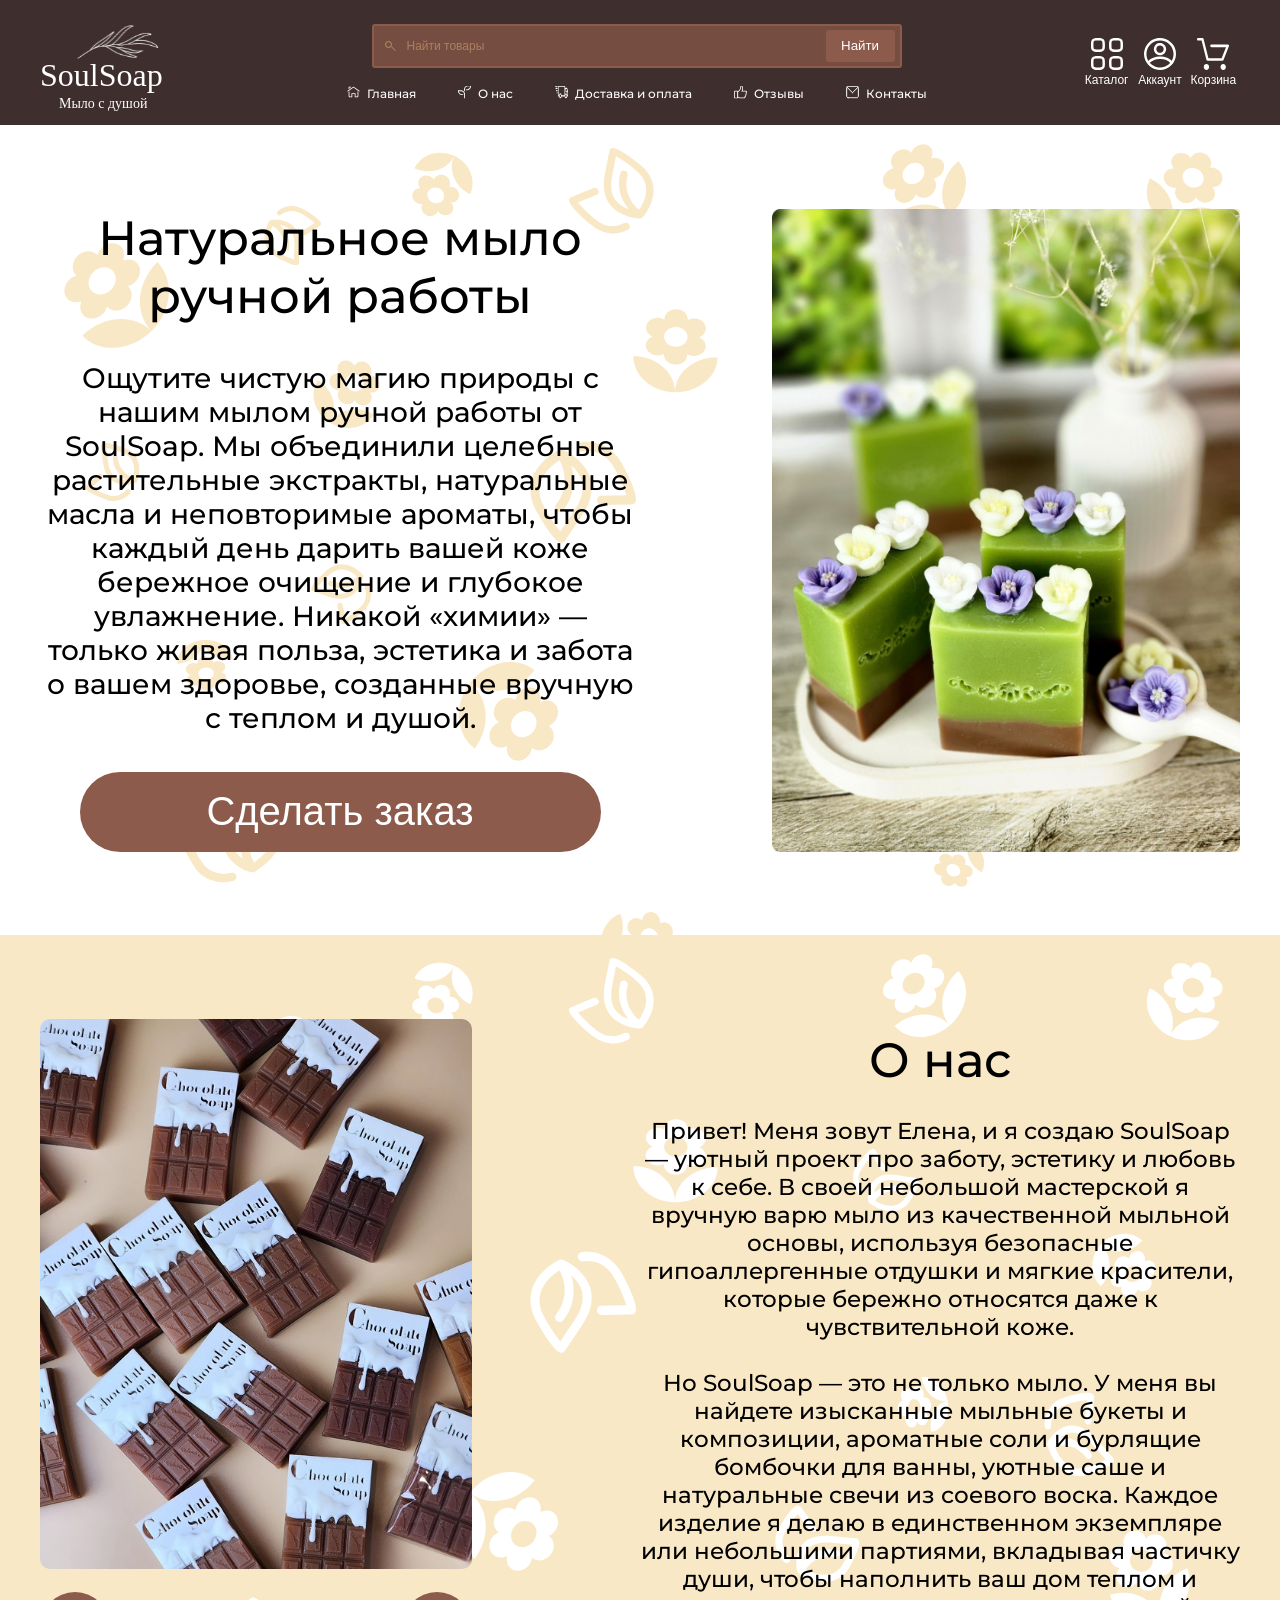
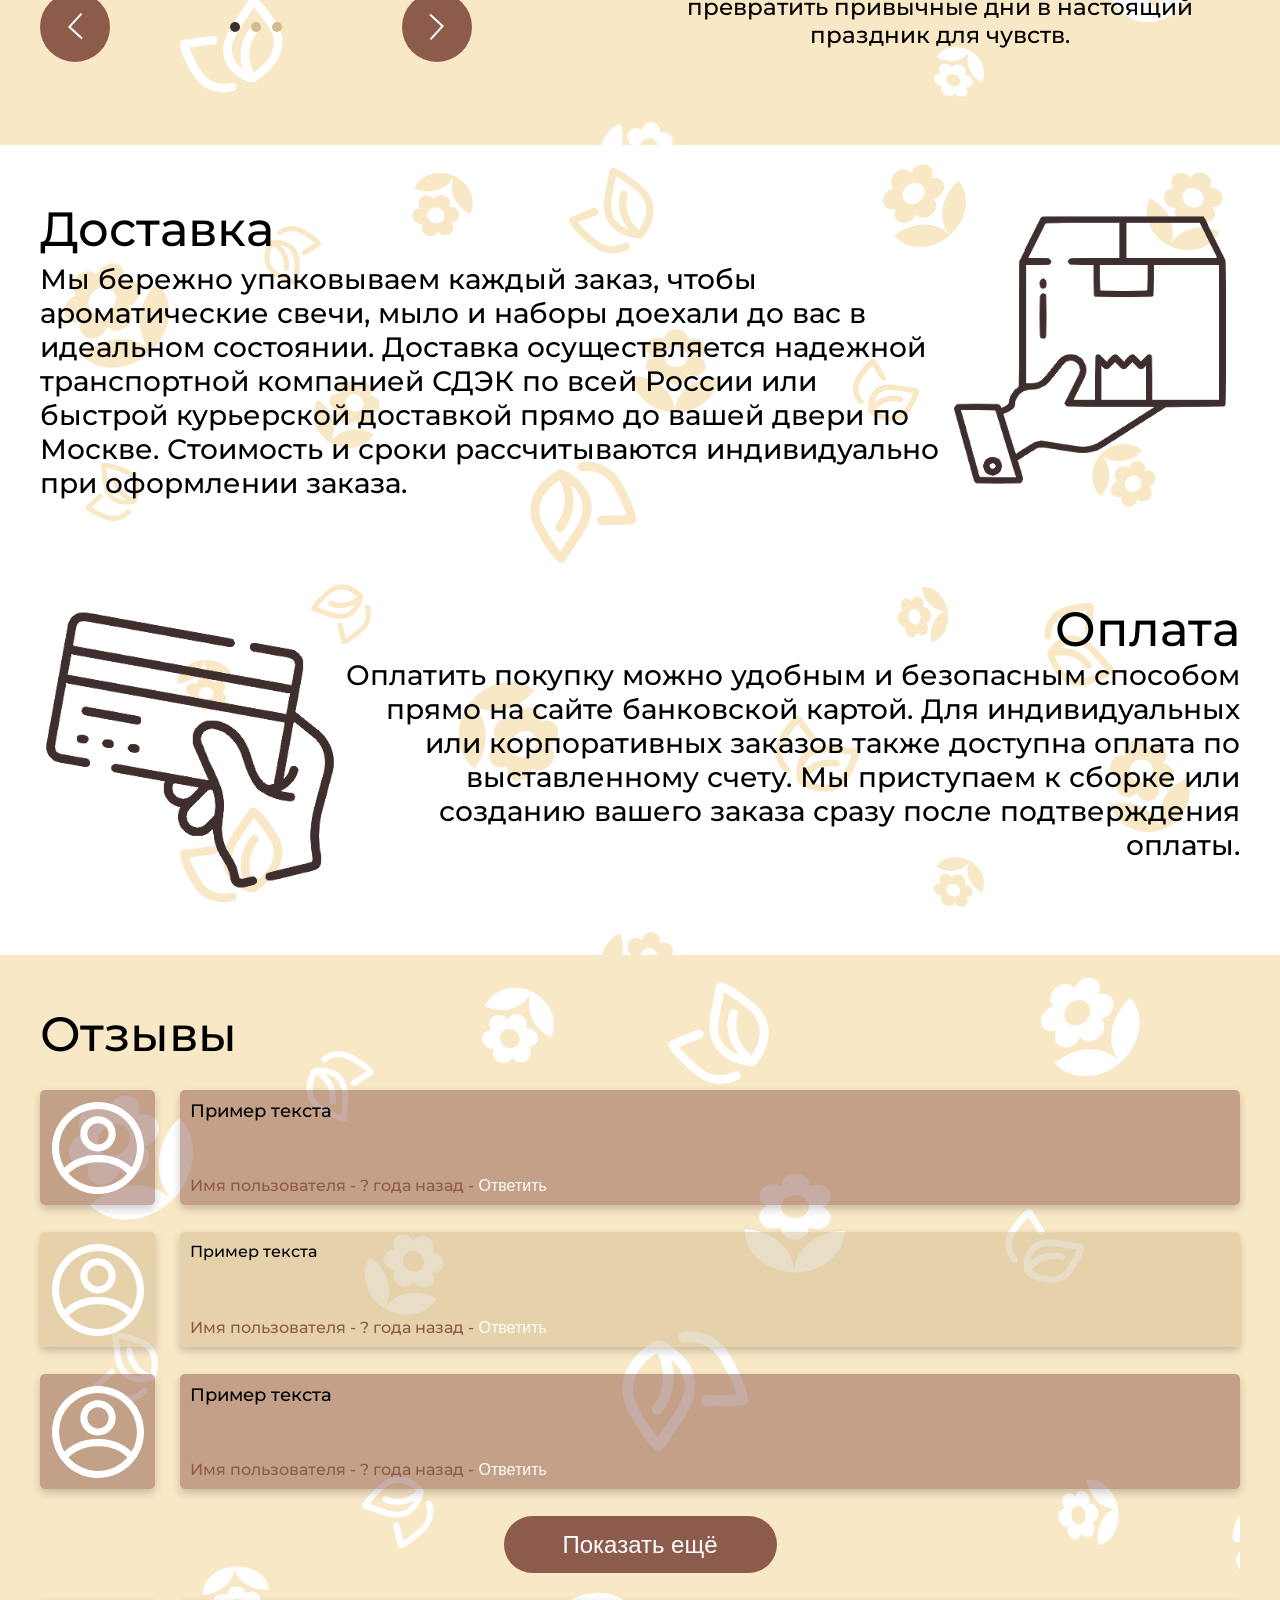
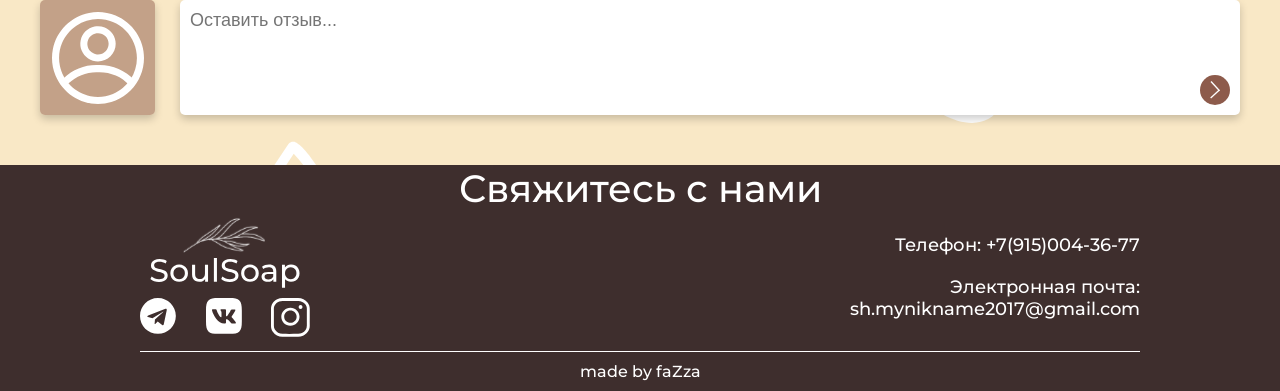
==== index.html @ f2f8edec "Footer and social media links added." ====
<!DOCTYPE html>
<html lang="en, ru">
<head>
	<meta charset="UTF-8">
	<meta name="viewport" content="width=device-width, inintial-scale=1.0">
	<title>SoulSoap</title>
	<link rel="stylesheet" href="main.css">
</head>

<body>
	<div class="wrap-header">
		<header class="container">
		
			<a class="logo" href="#">
				<img src="Main_images/logo.svg" alt="">
			</a>

			<div class="header-center">

				<form class="search">
					<img class="input-img" src="Main_images/search.svg" alt="">
					<input class="search-input" type="text" placeholder="Найти товары">
					<button class="search-btn" type="submit">Найти</button>
				</form>

	
				<nav>
					<ul>
						<li class="main"><a href="#main">Главная</a></li>
						<li class="about"><a href="#about_us">О нас</a></li>
						<li class="delivery"><a href="#delivery">Доставка и оплата</a></li>
						<li class="comments"><a href="#reviews">Отзывы</a></li>
						<li class="contacts"><a href="#contacts">Контакты</a></li>
					</ul>
				</nav>

			</div>

			<div class="button-group">
				<button class="catalogue">
					<img src="Main_images/catalogue.svg" alt="">
					<span>Каталог</span>
				</button>

				<button class="account">
					<img src="Main_images/account.svg" alt="">
					<span>Аккаунт</span>
				</button>

				<button class="cart">
					<img src="Main_images/cart.svg" alt="">
					<span>Корзина</span>
				</button>
			</div>

		</header>

	</div>

	<div class="white-container" id="main">

		<div class="hero-info">

			<h1>Натуральное мыло ручной работы</h1>

			<p>Ощутите чистую магию природы с нашим мылом 
			ручной работы от SoulSoap. Мы объединили целебные 
			растительные экстракты, натуральные масла и 
			неповторимые ароматы, чтобы каждый день дарить 
			вашей коже бережное очищение и глубокое увлажнение. 
			Никакой «химии» — только живая польза, эстетика и 
			забота о вашем здоровье, созданные вручную с теплом и душой.</p>
	
			<button>Сделать заказ</button>

		</div>

		<img src="Main_images/hero_image.jpg" alt="">
	</div>

	<div class="beige-container" id="about_us">

		<div class="about-us">
	
			<div class="about-us-carousel">
				<div class="about-us-images">
					<img src="Main_images/about-us.jpg" alt="" class="active">
					<img src="Main_images/about-us2.jpg" alt="">
					<img src="Main_images/about-us3.jpg" alt="">
				</div>

				<div class="controlers">			
					
					<button class="first-about-btn"></button>
			
					<div class="circle-container">
					
						<div class="circle active"></div>
						<div class="circle"></div>
						<div class="circle"></div>

					</div>

					<button Class="second-about-btn"></button>
				</div>
			</div>
		
			<div class="about-us-info">
		
				<h1>О нас</h1>

				<p><br>Привет! Меня зовут Елена, и я создаю SoulSoap 
				— уютный проект про заботу, эстетику и любовь к себе. 
				В своей небольшой мастерской я вручную варю мыло 
				из качественной мыльной основы, используя безопасные 
				гипоаллергенные отдушки и мягкие красители, которые 
				бережно относятся даже к чувствительной коже.
				<br>
				<br>
        			Но SoulSoap — это не только мыло. У меня вы найдете 
				изысканные мыльные букеты и композиции, ароматные 
				соли и бурлящие бомбочки для ванны, уютные саше и 
				натуральные свечи из соевого воска. Каждое изделие я 
				делаю в единственном экземпляре или небольшими партиями, 
				вкладывая частичку души, чтобы наполнить ваш дом 
				теплом и превратить привычные дни в настоящий праздник
				для чувств.</p>

			</div>
		</div>

	</div>

	<div class="white-container" id="delivery">
		<div class="delivery_payment">

			<div class="delivery-container">

				<div class="delivery-info">
					<h1>Доставка</h1>

					<p>Мы бережно упаковываем каждый заказ, чтобы 
					ароматические свечи, мыло и наборы доехали до 
					вас в идеальном состоянии. Доставка осуществляется 
					надежной транспортной компанией СДЭК по всей России 
					или быстрой курьерской доставкой прямо до вашей 
					двери по Москве. Стоимость и сроки рассчитываются 
					индивидуально при оформлении заказа.</p>
				</div>

				<img src="Main_images/delivery_image.png" alt="">
			</div>

			<div class="payment-container">
				
				<img src="Main_images/payment_image.png">

				<div class="payment-info">

					<h1>Оплата</h1>

					<p>Оплатить покупку можно удобным и безопасным способом 
					прямо на сайте банковской картой. Для индивидуальных 
					или корпоративных заказов также доступна оплата по 
					выставленному счету. Мы приступаем к сборке или созданию 
					вашего заказа сразу после подтверждения оплаты.</p>
				
				</div>

			</div>
		</div>
	</div>

	<div class="beige-container" id="reviews">

		<div class="reviews-container">
			
			<h1>Отзывы</h1>

			<div class="review">

				<div class="review-ava"></div>
				<div class="review-text-cont">
					<p>Пример текста</p>
					<div class="review-info">
						<p>Имя пользователя - ? года назад - </p>
						<button>&nbsp;Ответить</button>
					</div>
				</div>

			</div>

			<div class="review-beige">

				<div class="review-ava"></div>
				<div class="review-text-cont">
					<p>Пример текста</p>	
					<div class="review-info">
						<p>Имя пользователя - ? года назад - </p>
						<button>&nbsp;Ответить</button>
					</div>
				</div>

			</div>

			<div class="review">
				
				<div class="review-ava"></div>
				<div class="review-text-cont">
					<p>Пример текста</p>	
					<div class="review-info">
						<p>Имя пользователя - ? года назад - </p>
						<button>&nbsp;Ответить</button>
					</div>
				</div>
			</div>

			<button class="show-review">Показать ещё</button> 

			<div class="user-review">
				<div class="review-ava"></div>
				<div class="review-text-cont">
					<input class="review-input" type="text" placeholder="Оставить отзыв...">
					<button></button>
				</div>
			</div>

		</div>
	</div>

	<div class="footer" id="contacts">
		
		<div class="contacts-container">
			
			<h1>Свяжитесь с нами</h1>

			<div class="cont-wrap">

				<div class="left-side">
					<img src="Main_images/footer_logo.svg" alt="" class="footer-logo">
					<div class="contact-ico">
						<a href="https://t.me/Soul_SoapElena">
							<img src="Main_images/telegram.svg" alt="">
						</a>
						<a href="https://vk.ru/vk.soulsoap">
							<img src="Main_images/vk.svg" alt="">
						</a>
						<a href=""><img src="Main_images/inst.svg" alt=""></a>
					</div>
				</div>

				<div class="right-side">
					<p>Телефон: +7(915)004-36-77</p>

					<p>Электронная почта:<br>
					sh.mynikname2017@gmail.com</p>
				</div>
			</div>

			<div class="decoration"></div>
			<a href="https://github.com/faZza1402/SoulSoap" class="fazza">made by faZza</a>

		</div>
	
	</div>

</body>

</html>
---- main.css ----
@import url('https://fonts.googleapis.com/css2?family=Montserrat:ital,wght@0,100..900;1,100..900&display=swap');

*{
	margin: 0;
	padding: 0;
}

body {
	font-family: 'Montserrat', sans-serif;
	font-weight: 500;
}

a {
	text-decoration: none;
}

img {
	max-width: 100%;
}

.wrap-header{
	position: sticky;
	top: 0;
	z-index: 1000;
	width: 100%;
	height: 125px;
	display: flex;
	align-items: center;
	justify-content: center;
	background-color: #3E2E2D;
}

.container{
	display: flex;
	align-items: center;
	justify-content: space-between;
	width: 1200px;
}

.logo{
	display: flex;
	align-items: center;
	width: 153px;
}

.header-center{
	width: 580px;
	display: flex;
	flex-direction: column;
	justify-content: center;
	gap: 15px;
}

.search {
	display: flex;
	margin: 0 auto 0 auto;
	align-items: center;
	justify-content: space-between;
	width: 526px;
	height: 40px;
	background: rgba(141, 91, 75, 0.7);
	border: 2px solid #8D5B4B;
	border-radius: 3px;
}

.input-img{
	display: flex;
	margin: 0 11px;
}

.search-input {
  	width: 90%;
  	border: none;
  	outline: none;
 	background: none; 
  	color: #FFFFFF;
  	font-size: 12px;
}

.search-input::placeholder {
  	color: #BB8F69;
  	opacity: 0.8;
}

.search-btn{
	display: flex;
	margin-left: 11px;
	margin-right: 5px;
	align-items: center;
	justify-content: center;
	width: 80px;
	height: 32px;
	border: none;
	border-radius: 3px;
	background-color: #8D5B4B;
	color: #FFFFFF;
	cursor: pointer;
}

nav ul{
	display: flex;
	width: 100%;
	justify-content: space-between;
	list-style-type: none;
}

nav ul li{
	position: relative;
	padding-left: 20px;
}

nav ul li::before{
	content: "";
	position: absolute;
	left: 0;
	top: 50%;
	transform: translateY(-50%);
	width: 13px;
	height: 13px;
	background-size: contain;
	background-repeat: no-repeat;
}

.main::before{
	background-image: url('Main_images/main.svg');
}

.about::before{
	background-image: url('Main_images/about.svg');
}

.delivery::before{
	background-image: url('Main_images/delivery.svg');
}

.comments::before{
	background-image: url('Main_images/comments.svg');
}

.contacts::before{
	background-image: url('Main_images/contacts.svg');
}

nav ul li a{
	color: #FFFFFF;
	font-size: 12px;
}

nav ul li a:hover{
	color: #BB8F69;
}

.button-group{
	width: 160px;
	display: flex;
	align-items: center;
	justify-content: space-between;
}

.catalogue{
	width: 60px;
	height: 60px;
	cursor: pointer;
	border: none;
	background-color: transparent;
	display: flex;
	flex-direction: column;
	gap: 3px;
	align-items: center;
	justify-content: center;
}

.catalogue img{
	width: 32px;
	height: 32px;
}

.catalogue span{
	color: white;
	font-size: 12px;
}

.account{
	width: 60px;
	height: 60px;
	cursor: pointer;
	border: none;
	background-color: transparent;
	display: flex;
	flex-direction: column;
	gap: 3px;
	align-items: center;
	justify-content: center;
}

.account img{
	width: 32px;
	height: 32px;
}

.account span{
	color: white;
	font-size: 12px;
}

.cart{
	width: 60px;
	height: 60px;
	cursor: pointer;
	border: none;
	background-color: transparent;
	display: flex;
	flex-direction: column;
	gap: 3px;
	align-items: center;
	justify-content: center;
}

.cart img{
	width: 32px;
	height: 32px;
}

.cart span{
	color: white;
	font-size: 12px;
}

.catalogue:hover span,
.account:hover span,
.cart:hover span{
	color: #BB8F69;
}

#main, #about_us, #delivery, #reviews, #contacts{
	scroll-margin-top: 127px;
}

.white-container{
	width: 1200px;
	height: 810px;
	display: flex;
	margin: 0 auto 0 auto;
	align-items: center;
	justify-content: space-between;
	background-image: url('Main_images/background_beige.svg');
	background-size: 100%;
}

.hero-info{
	width: 600px;
	height: 643px;
	display: flex;
	justify-content: space-between;
	flex-direction: column;
}

.hero-info h1{
	text-align: center;
	font-size: 48px;
	font-weight: 500;
}

.hero-info p{
	text-align: center;
	font-size: 28px;
}

.hero-info button{
	width: 521px;
	height: 80px;
	border: none;
	border-radius: 55px;
	background-color: #8D5B4B;
	color: white;
	font-size: 40px;
	margin: 0 auto 0 auto;
	cursor: pointer;
}

.hero-info button:hover{
	background-color: #3E2E2D;
}

.white-container img{
	width: 468px;
	height: 643px;
	border-radius: 3px;
	border: none;
}

.beige-container{
	width: 100%;
	height: 810px;
	background-color: #F9E8C6;
}

.about-us{
	display: flex;
	width: 1200px;
	height: 810px;
	background-image: url('Main_images/background_white.svg');
	background-size: 100%;
	margin: 0 auto 0 auto;
	align-items: center;
	justify-content: space-between;
}

.about-us-carousel{
	width: 432px;
	height: 643px;
	display: flex;
	flex-direction: column;
	justify-content: space-between;
}

.about-us-images{
	position: relative;
	width: 100%;
	height: 550px;
	overflow: hidden;
}

.about-us-images img{
	position: absolute;
	width: 100%;
	height: 550px;
	border-radius: 10px;
	opacity: 0;
	transform: translateX(50px);
	transition: opacity 0.4 ease, transform 0.4 ease;
}

.circle-container{
	display: flex;
	width: 52px;
	height: 10px;
	align-items: center;
	justify-content: space-between;
}

.circle{
	width: 10px;
	height: 10px;
	background-color: #D1BB90;
	border-radius: 50%;
}

.circle.active{
	background-color: #3E2E2D;
}

.about-us-images .active{
	opacity: 1;
	transform: translateX(0);
}

.controlers{
	display: flex;
	align-items: center;
	justify-content: space-between;
}

.about-us-carousel button{
	width: 70px;
	height: 70px;
	border: none;
	border-radius: 50%;
	background-color: #8D5B4B;
}

.about-us-carousel button:hover{
	background-color: #3E2E2D;
}

.first-about-btn{
	background-image: url('Main_images/arrow.svg');
	background-repeat: no-repeat;
	background-position: center;
}

.second-about-btn{
	background-image: url('Main_images/arrow.svg');
	transform: rotate(180deg);
	background-repeat: no-repeat;
	background-position: center;
}

.about-us-carousel div{
	display: flex;
	justify-content: space-between;
}

.about-us-info{
	width: 600px;
	height: 568px;
	display: flex;
	flex-direction: column;
	justify-content: center;
}

.about-us-info h1{
	text-align: center;
	font-size: 48px;
	font-weight: 500;
}

.about-us-info p{
	text-align: center;
	font-size: 23px;
}

.delivery_payment{
	display: flex;
	flex-direction: column;
	align-items: center;
	justify-content: space-between;
	width: 1200px;
	height: 700px;
}

.delivery-container{
	display: flex;
}

.delivery-info{
	display: flex;
	flex-direction: column;
	justify-content: space-between;
	width: 948px;
}

.delivery-info h1{
	font-size: 48px;
	font-weight: 500;
}

.delivery-info p{
	font-size: 28px;`
}

.delivery-container img{
	width: 300px;
	height: 300px;
}

.payment-container{
	display: flex;
}

.payment-container img{
	width: 300px;
	height: 300px;
}

.payment-info{
	display: flex;
	flex-direction: column;
	width: 948px;
}

.payment-info h1{
	font-size: 48px;
	font-weight: 500;
	text-align: right;
}

.payment-info p{
	font-size: 28px;
	text-align: right;
}

.reviews-container{
	width: 1200px;
	height: 810px;
	margin: 0 auto 0 auto;
	background-image: url("Main_images/background_white.svg");
	display: flex;
	flex-direction: column;
	justify-content: space-between;
}

.reviews-container h1{
	margin-top: 50px;
	font-size: 48px;
	font-weight: 500;
}

.review{
	width: 100%;
	display: flex;
	justify-content: space-between;
}

.review-ava{
	width: 115px;
	height: 115px;
	background-color: rgb(141, 91, 75, 0.5);
	background-image: url('Main_images/account.svg');
	background-repeat: no-repeat;
	background-size: 80% 80%;
	background-position: center;
	border-radius: 5px;
	box-shadow: 0 4px 8px rgba(0, 0, 0, 0.2);
}

.review-text-cont{
	display: flex;
	width: 1040px;
	flex-direction: column;
	display: flex;
	flex-direction: column;
	justify-content: space-between;
	justify-content: space-between;
	padding: 10px;
	background-color: rgb(141, 91, 75, 0.5);
	border-radius: 5px;
	box-shadow: 0 4px 8px rgba(0, 0, 0, 0.2);
}

.review p{
	font-size: 18px;
}

.review-info{
	display: flex;
}

.review-info p{
	font-size: 16px;
	color: #8D5B4B;
}

.review-info button{
	background-color: transparent;
	border: none;
	color: #FFFFFF;
	font-size: 16px;
	cursor: pointer;
}

.review-info button:hover{
	color: #8D5B4B;
}

.review-beige{
	display: flex;
	width: 100%;
	display: flex;
	justify-content: space-between;
}

.review-beige .review-ava{
	background-color: rgb(209, 187, 144, 0.5);
}

.review-beige .review-text-cont{
	background-color: rgb(209, 187, 144, 0.5);
}

.show-review{
	width: 273px;
	height: 57px;
	margin: 0 auto 0 auto;
	border-radius: 50px;
	background-color: #8D5B4B;
	border: none;
	color: #FFFFFF;
	font-size: 24px;
	cursor: pointer;
}

.show-review:hover{
	background-color: #3E2E2D;
}

.user-review{
	display: flex;
	margin-bottom: 50px;
	justify-content: space-between;
}

.user-review .review-text-cont{
	background-color: #FFFFFF;
}

.review-input{
	background-color: transparent;
	border: none;
	font-size: 18px;
}

.user-review .review-text-cont button{
	background-color: #8D5B4B;
	border: none;
	border-radius: 50%;
	width: 30px;
	height: 30px;
	margin: 0 0 0 auto;
	background-image: url('Main_images/arrow.svg');
	background-repeat: no-repeat;
	background-position: center;
	background-size: 60% 60%;
	transform: scaleX(-1);
	cursor: pointer;
}

.user-review .review-text-cont button:hover{
	background-color: #3E2E2D;
}

.footer{
	background-color: #3E2E2D;
}

.contacts-container{
	width: 1000px;
	margin: 0 auto 0 auto;
	display: flex;
	flex-direction: column;
	align-items: center;
}

.contacts-container h1{
	font-size: 38px;
	font-weight: 500;
	color: #FFFFFF;
}

.cont-wrap{
	width: 100%;
	display: flex;
	justify-content: space-between;
}

.left-side{
	display: flex;
	flex-direction: column;
	align-items: center;
	gap: 8px;
}

.contact-ico{
	width: 170px;
	display: flex;
	justify-content: space-between;
}

.right-side{
	display: flex;
	flex-direction: column;
	justify-content: center;
	gap: 20px;
}

.right-side p{
	text-align: right;
	color: #FFFFFF;
	font-size: 18px;
}

.decoration{
	width: 100%;
	height: 1px;
	background-color: #FFFFFF;
	margin: 10px;
}

.fazza{
	color: #FFFFFF;
	margin-bottom: 10px;
}
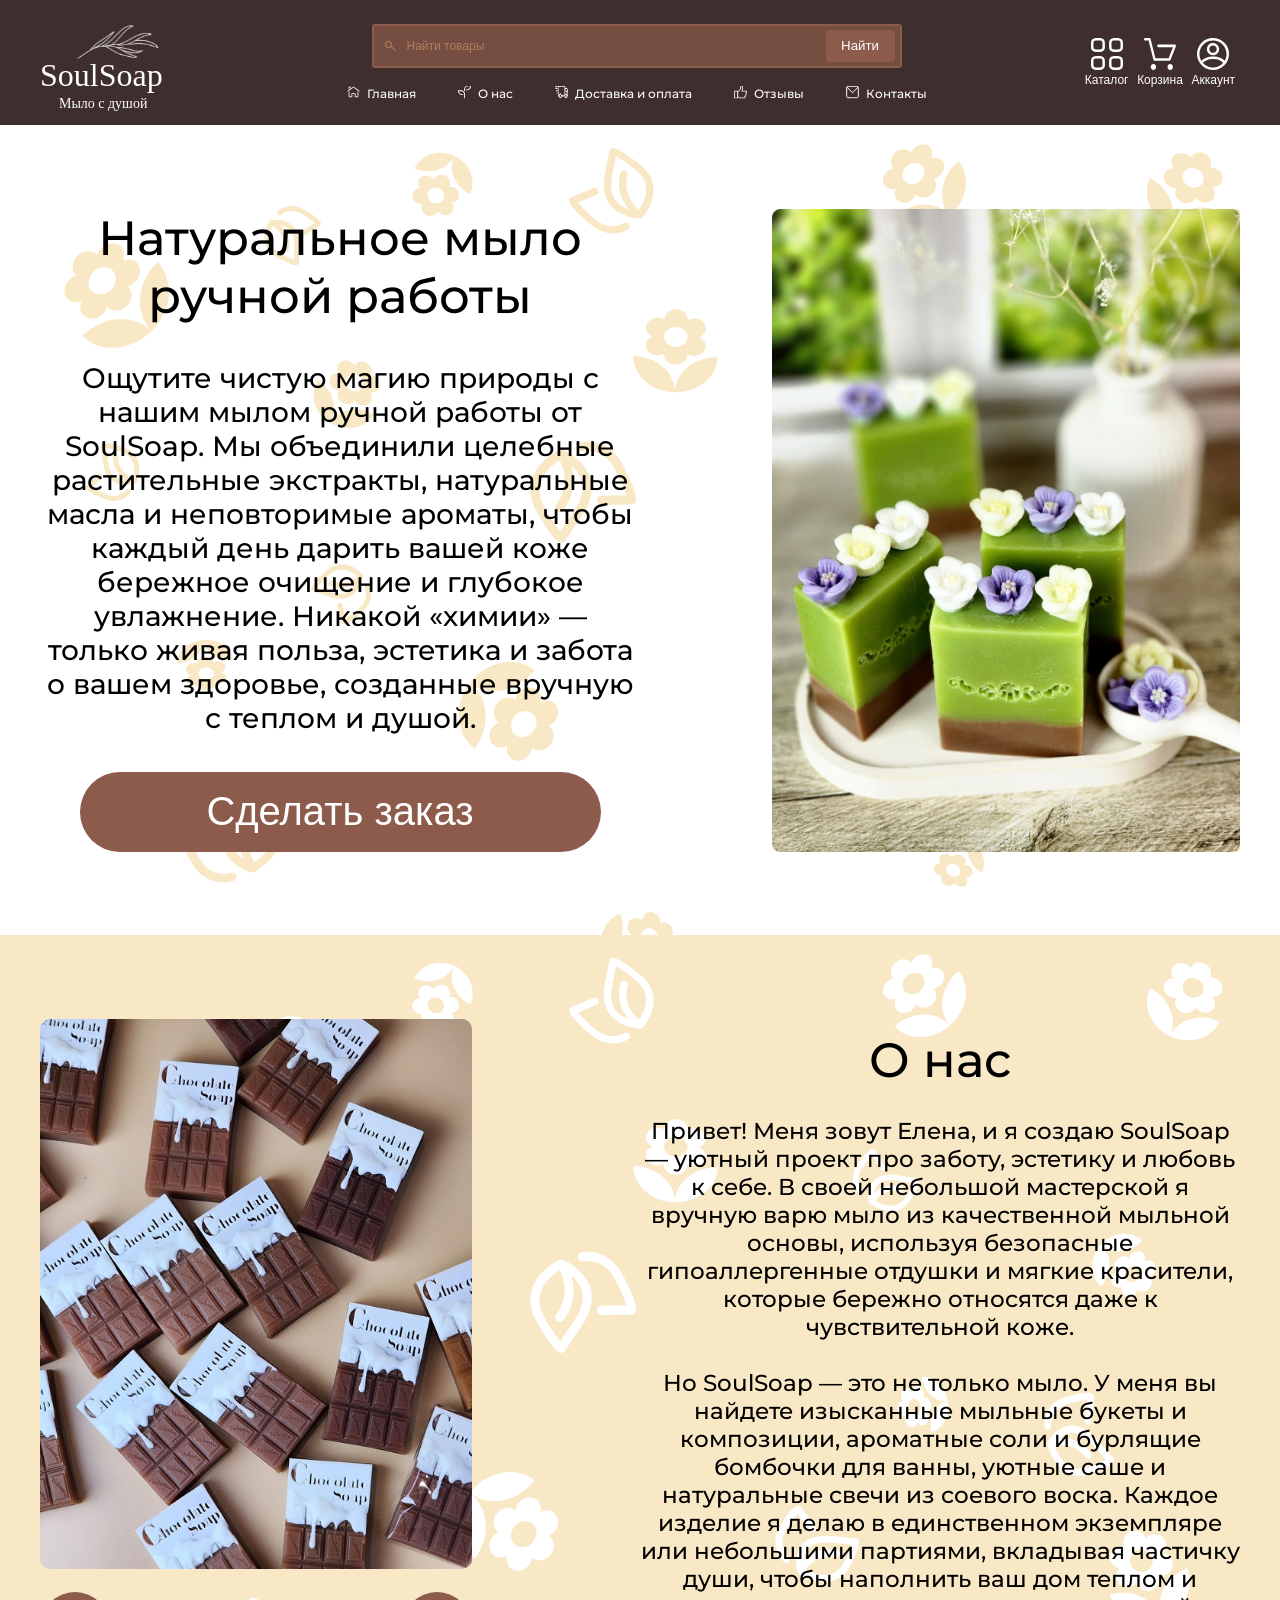
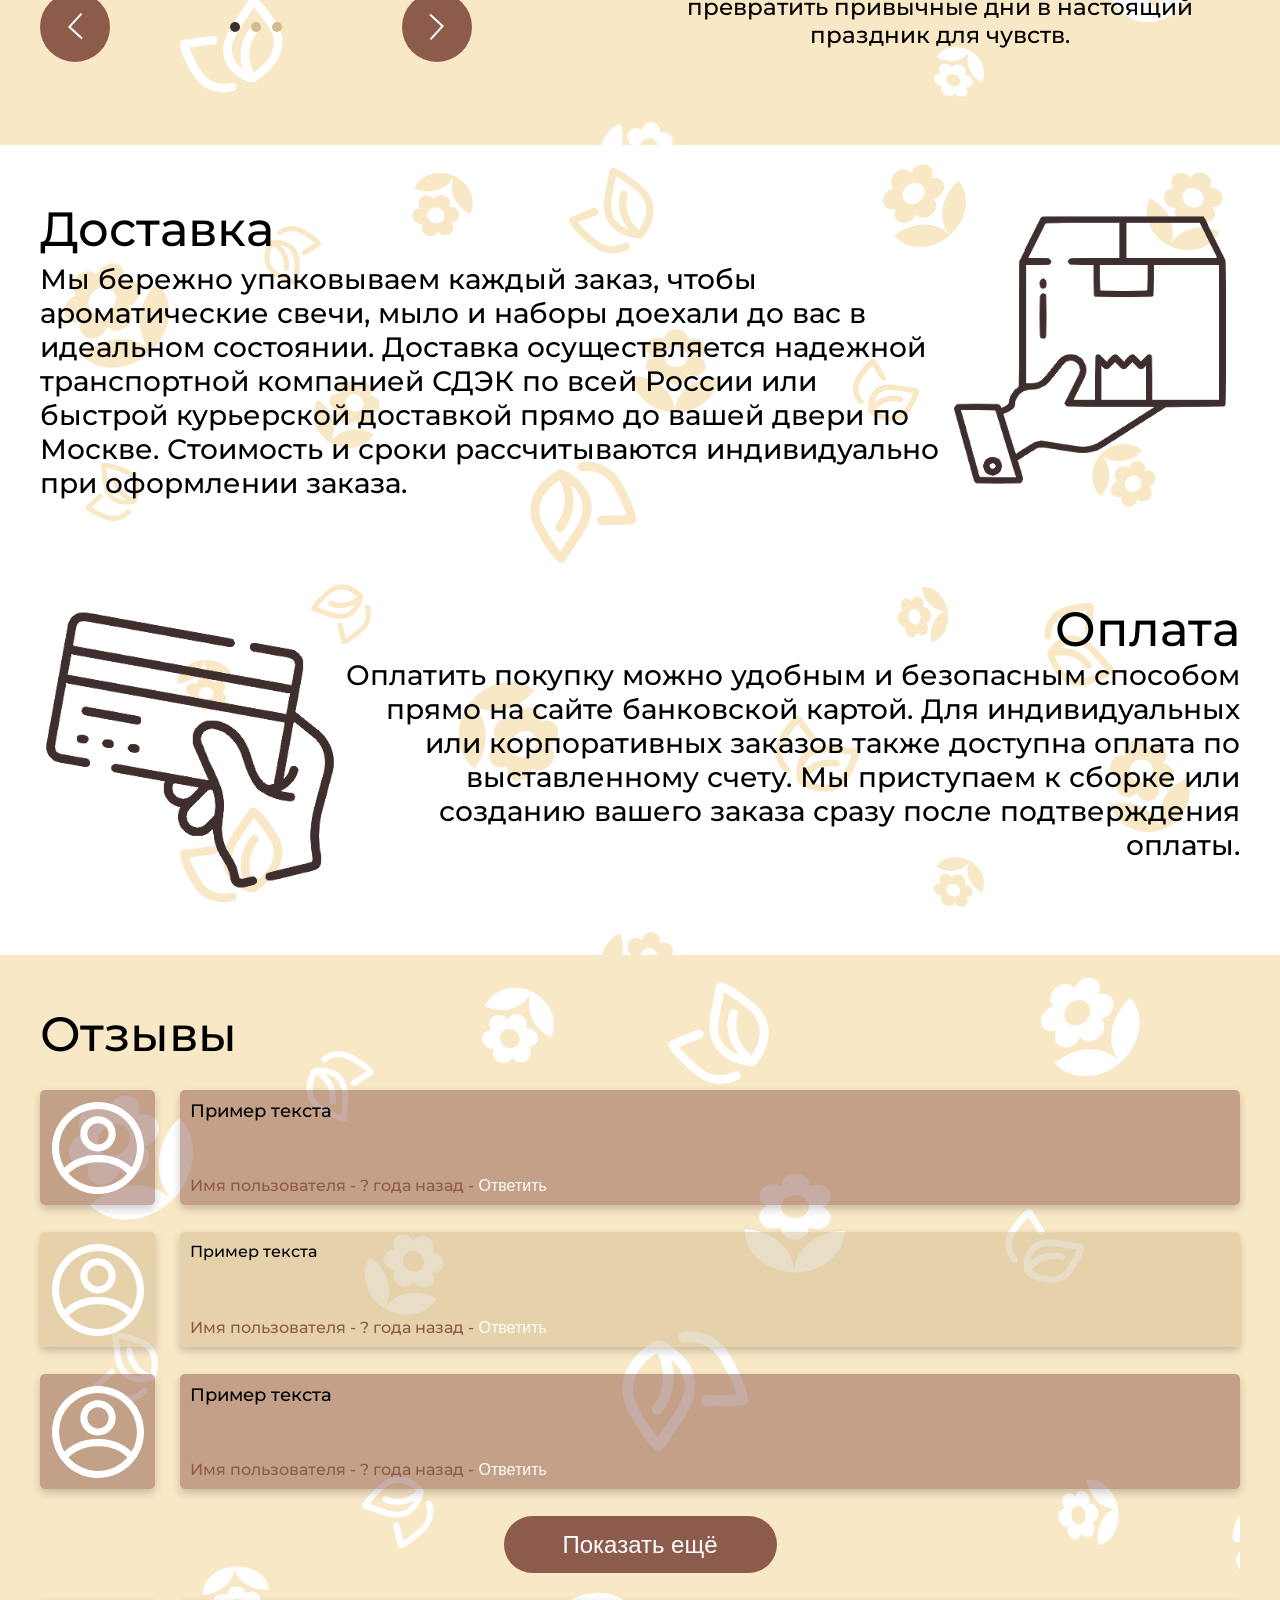
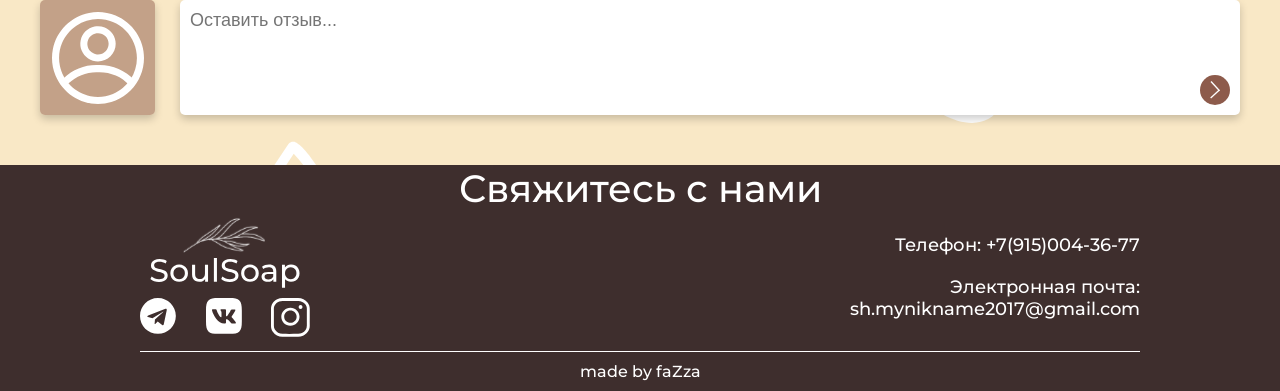
==== commit 0b2c7b5d: "A JS file has been added. Specifically, slide scrolling functionality has been added to the About Us" ====
--- a/index.html
+++ b/index.html
@@ -1,8 +1,8 @@
 <!DOCTYPE html>
-<html lang="en, ru">
+<html lang="ru">
 <head>
 	<meta charset="UTF-8">
-	<meta name="viewport" content="width=device-width, inintial-scale=1.0">
+	<meta name="viewport" content="width=device-width, initial-scale=1.0">
 	<title>SoulSoap</title>
 	<link rel="stylesheet" href="main.css">
 </head>
@@ -42,15 +42,16 @@
 					<span>Каталог</span>
 				</button>
 
+				<button class="cart">
+					<img src="Main_images/cart.svg" alt="">
+					<span>Корзина</span>
+				</button>
+
 				<button class="account">
 					<img src="Main_images/account.svg" alt="">
 					<span>Аккаунт</span>
 				</button>
 
-				<button class="cart">
-					<img src="Main_images/cart.svg" alt="">
-					<span>Корзина</span>
-				</button>
 			</div>
 
 		</header>
@@ -84,14 +85,14 @@
 	
 			<div class="about-us-carousel">
 				<div class="about-us-images">
-					<img src="Main_images/about-us.jpg" alt="" class="active">
+					<img src="Main_images/about-us.jpg" alt="">
 					<img src="Main_images/about-us2.jpg" alt="">
 					<img src="Main_images/about-us3.jpg" alt="">
 				</div>
 
 				<div class="controlers">			
 					
-					<button class="first-about-btn"></button>
+					<button class="first-about-btn prev"></button>
 			
 					<div class="circle-container">
 					
@@ -101,7 +102,7 @@
 
 					</div>
 
-					<button Class="second-about-btn"></button>
+					<button class="second-about-btn next"></button>
 				</div>
 			</div>
 		
@@ -153,7 +154,7 @@
 
 			<div class="payment-container">
 				
-				<img src="Main_images/payment_image.png">
+				<img src="Main_images/payment_image.png" alt="">
 
 				<div class="payment-info">
 
@@ -264,6 +265,9 @@
 	
 	</div>
 
+
+<script src='main.js'></script>
+
 </body>
 
 </html>
--- a/main.css
+++ b/main.css
@@ -316,19 +316,20 @@
 
 .about-us-images{
 	position: relative;
-	width: 100%;
+	width: 432px;
 	height: 550px;
 	overflow: hidden;
+	display: flex;
+	border-radius: 10px;
 }
 
 .about-us-images img{
-	position: absolute;
-	width: 100%;
-	height: 550px;
-	border-radius: 10px;
-	opacity: 0;
-	transform: translateX(50px);
-	transition: opacity 0.4 ease, transform 0.4 ease;
+	min-width: 432px;
+	width: 432px;
+	height: 100%;
+	flex-shrink: 0;
+	object-fit: cover;
+	transition: transform 0.4s ease-in-out;
 }
 
 .circle-container{
@@ -350,11 +351,6 @@
 	background-color: #3E2E2D;
 }
 
-.about-us-images .active{
-	opacity: 1;
-	transform: translateX(0);
-}
-
 .controlers{
 	display: flex;
 	align-items: center;
@@ -436,7 +432,7 @@
 }
 
 .delivery-info p{
-	font-size: 28px;`
+	font-size: 28px;
 }
 
 .delivery-container img{
@@ -495,7 +491,7 @@
 .review-ava{
 	width: 115px;
 	height: 115px;
-	background-color: rgb(141, 91, 75, 0.5);
+	background-color: rgba(141, 91, 75, 0.5);
 	background-image: url('Main_images/account.svg');
 	background-repeat: no-repeat;
 	background-size: 80% 80%;
@@ -508,12 +504,9 @@
 	display: flex;
 	width: 1040px;
 	flex-direction: column;
-	display: flex;
-	flex-direction: column;
-	justify-content: space-between;
 	justify-content: space-between;
 	padding: 10px;
-	background-color: rgb(141, 91, 75, 0.5);
+	background-color: rgba(141, 91, 75, 0.5);
 	border-radius: 5px;
 	box-shadow: 0 4px 8px rgba(0, 0, 0, 0.2);
 }
@@ -551,11 +544,11 @@
 }
 
 .review-beige .review-ava{
-	background-color: rgb(209, 187, 144, 0.5);
+	background-color: rgba(209, 187, 144, 0.5);
 }
 
 .review-beige .review-text-cont{
-	background-color: rgb(209, 187, 144, 0.5);
+	background-color: rgba(209, 187, 144, 0.5);
 }
 
 .show-review{
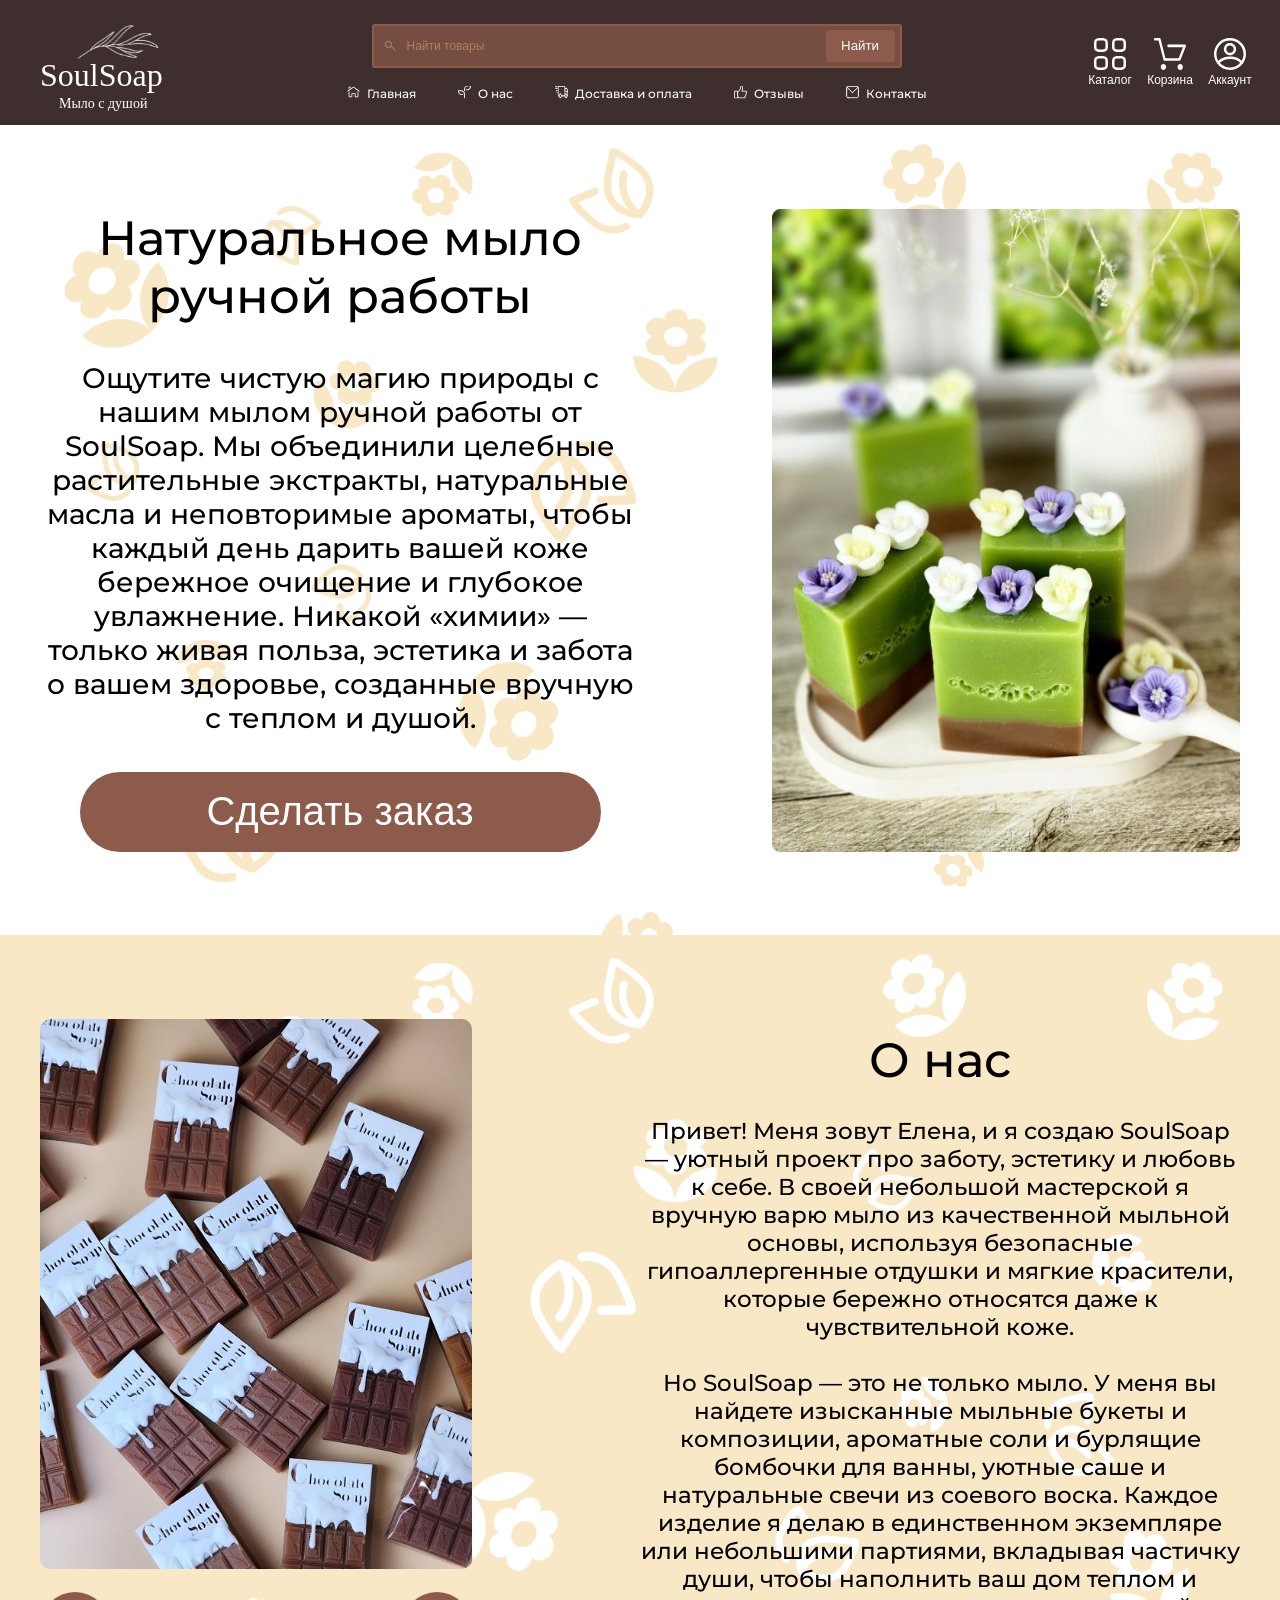
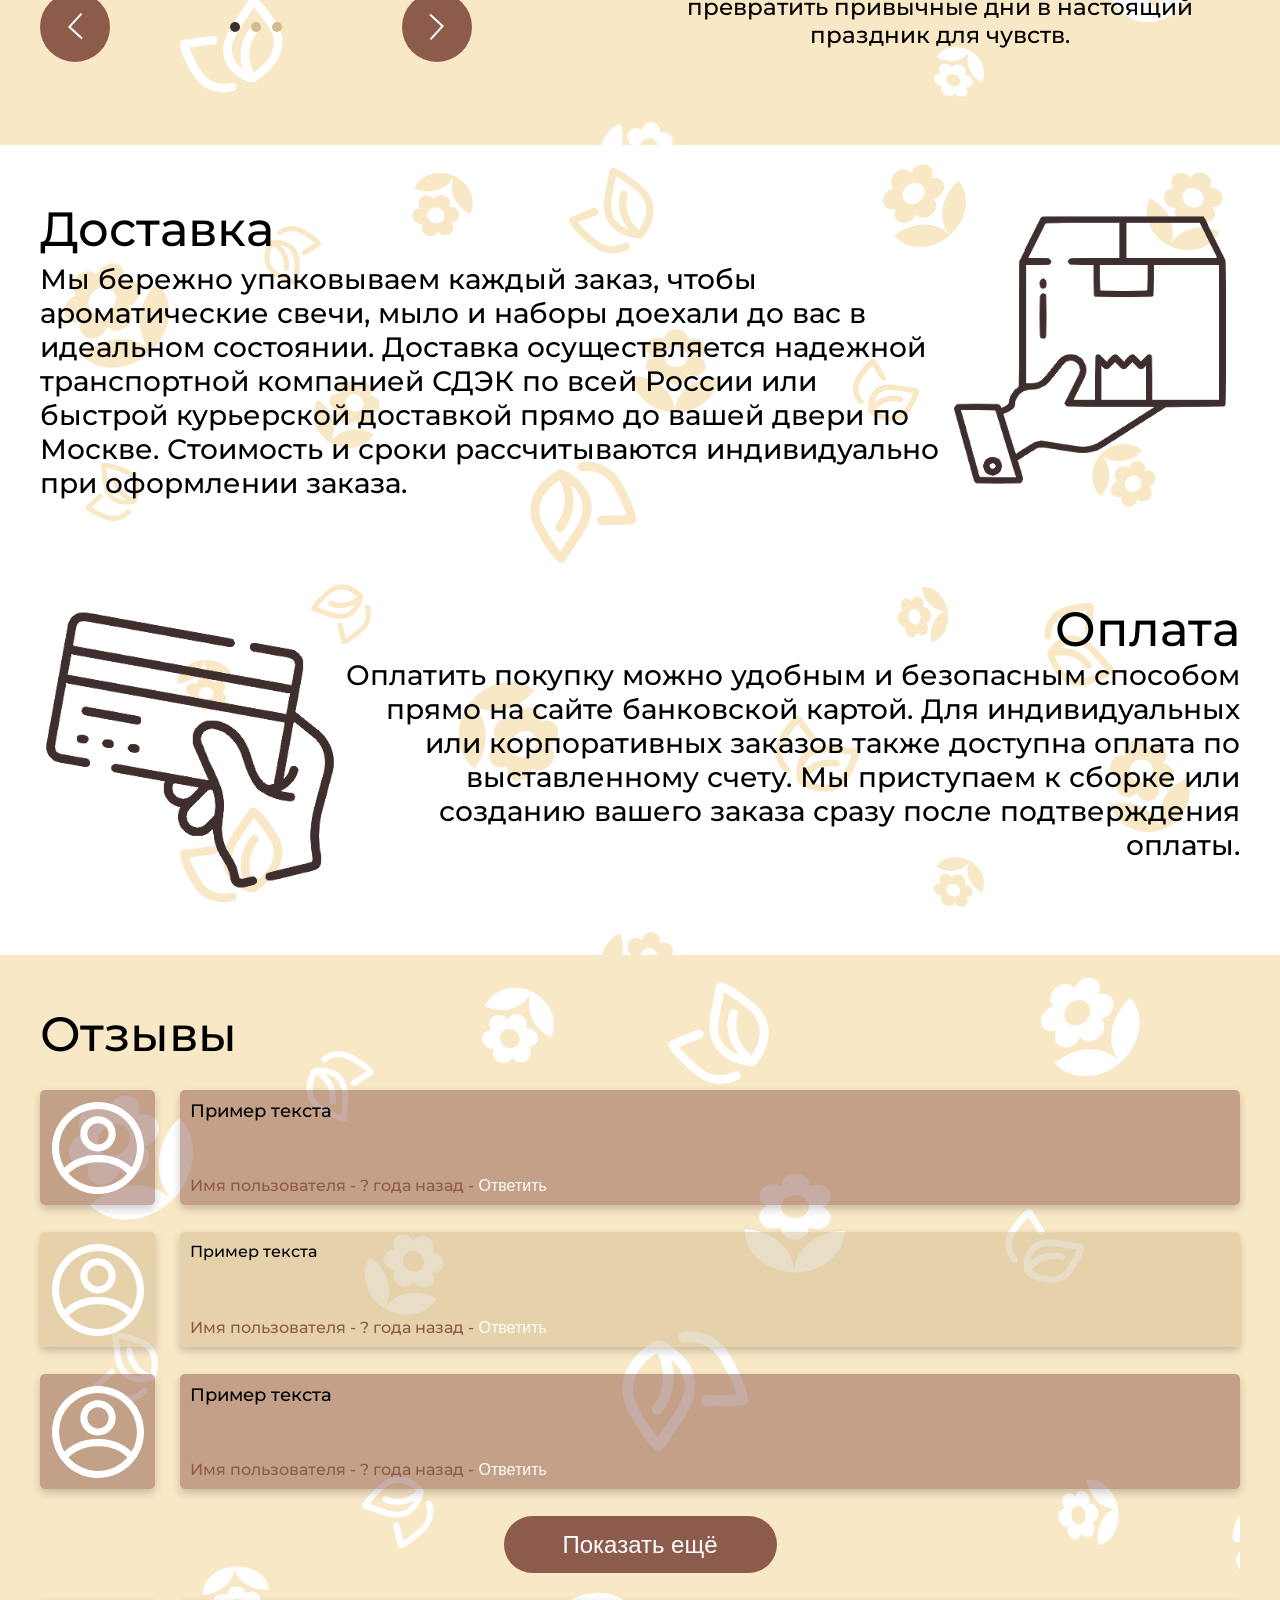
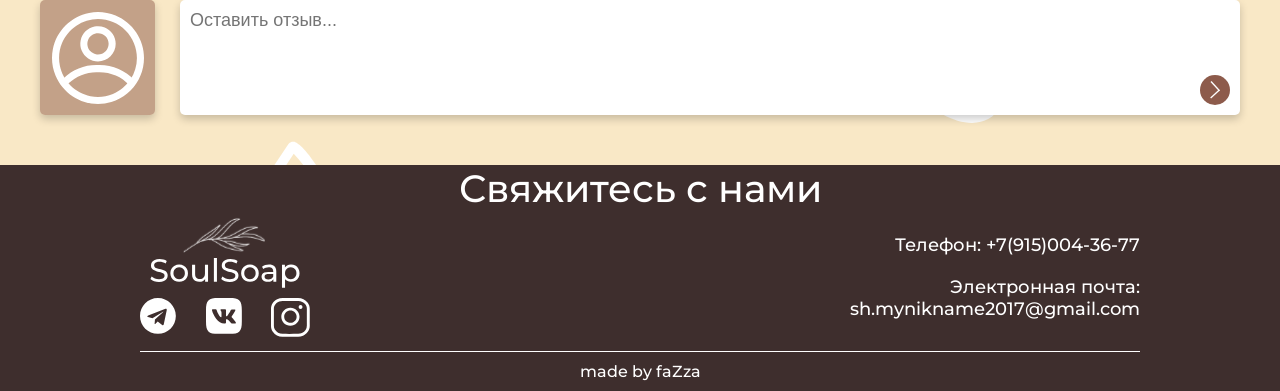
==== commit 7c820234: "Goods page added" ====
--- a/index.html
+++ b/index.html
@@ -37,20 +37,26 @@
 			</div>
 
 			<div class="button-group">
-				<button class="catalogue">
-					<img src="Main_images/catalogue.svg" alt="">
-					<span>Каталог</span>
-				</button>
-
-				<button class="cart">
-					<img src="Main_images/cart.svg" alt="">
-					<span>Корзина</span>
-				</button>
-
-				<button class="account">
-					<img src="Main_images/account.svg" alt="">
-					<span>Аккаунт</span>
-				</button>
+				
+				<a href="goods.html">
+					<button class="catalogue">
+						<img src="Main_images/catalogue.svg" alt="">
+						<span>Каталог</span>
+					</button>
+				</a>
+				
+				<a href="#">
+					<button class="cart">
+						<img src="Main_images/cart.svg" alt="">
+						<span>Корзина</span>
+					</button>
+				
+				<a href="#">
+					<button class="account">
+						<img src="Main_images/account.svg" alt="">
+						<span>Аккаунт</span>
+					</button>
+				</a>
 
 			</div>
 
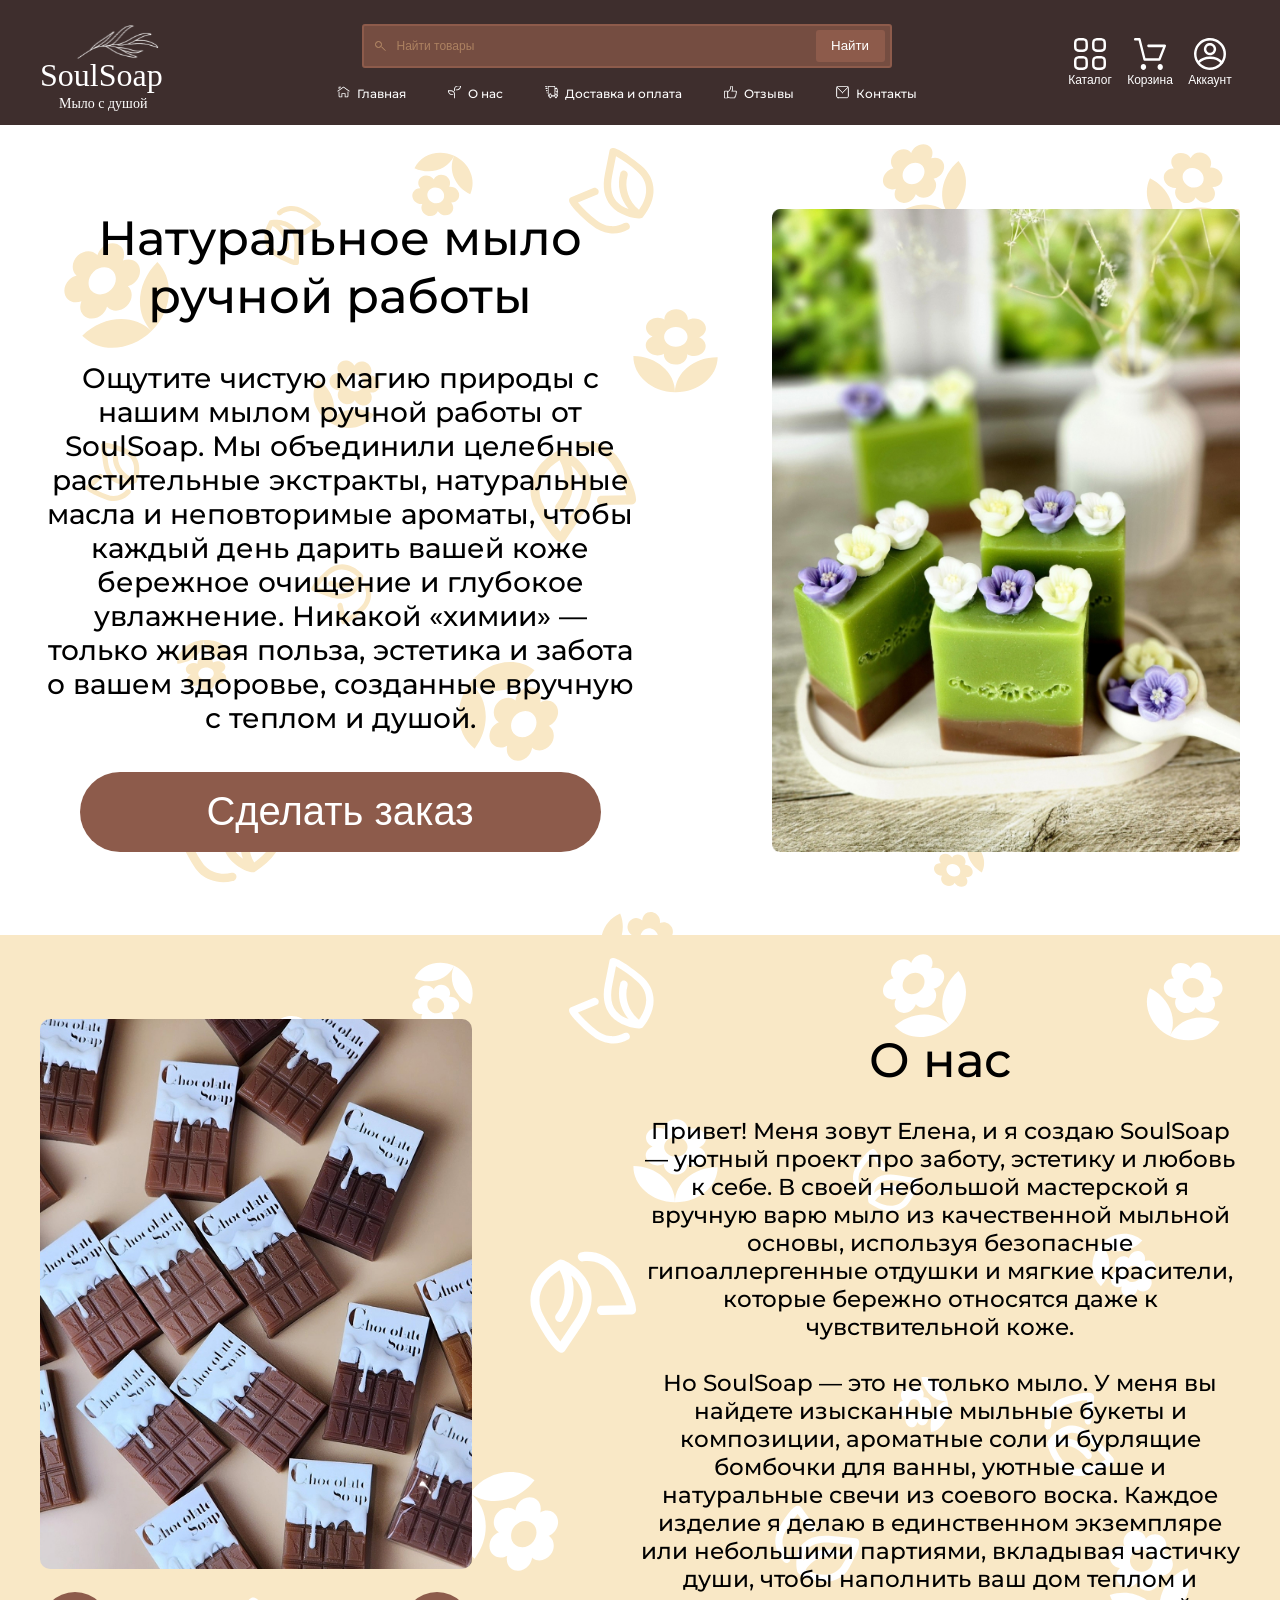
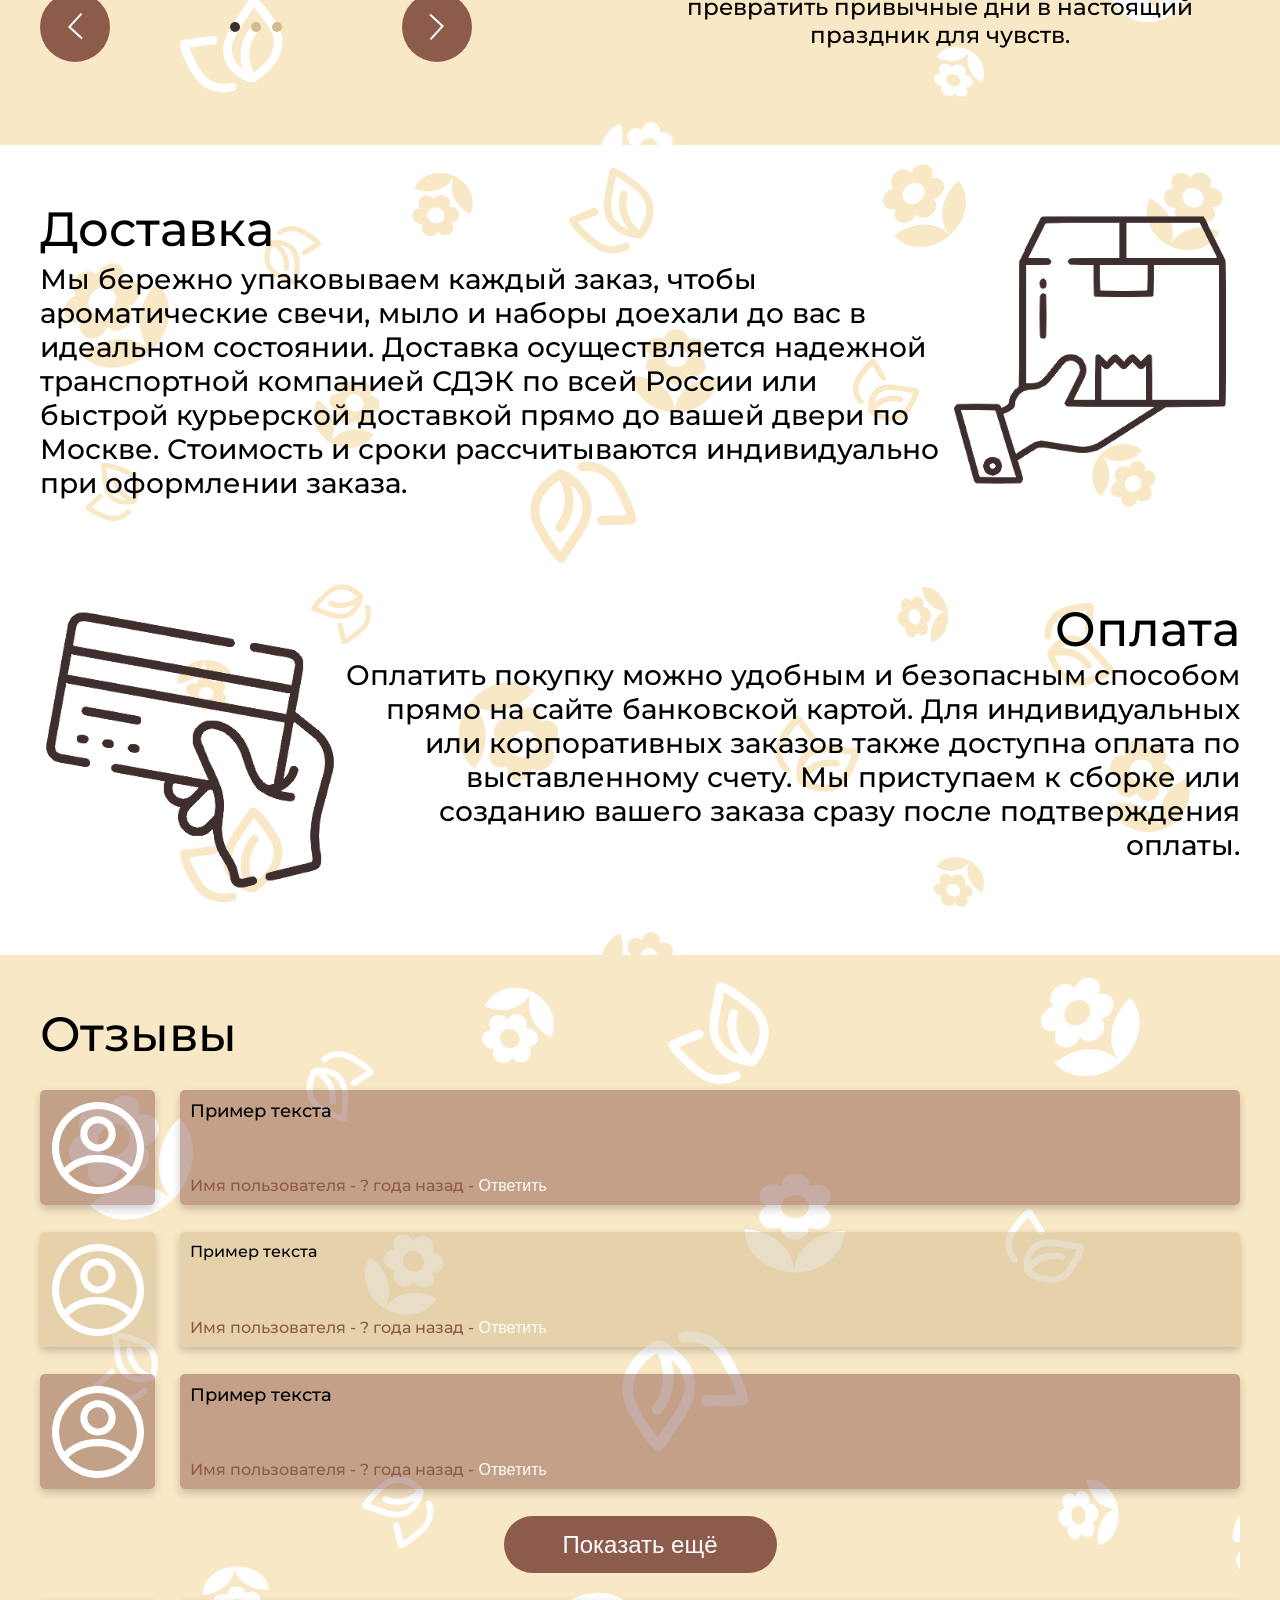
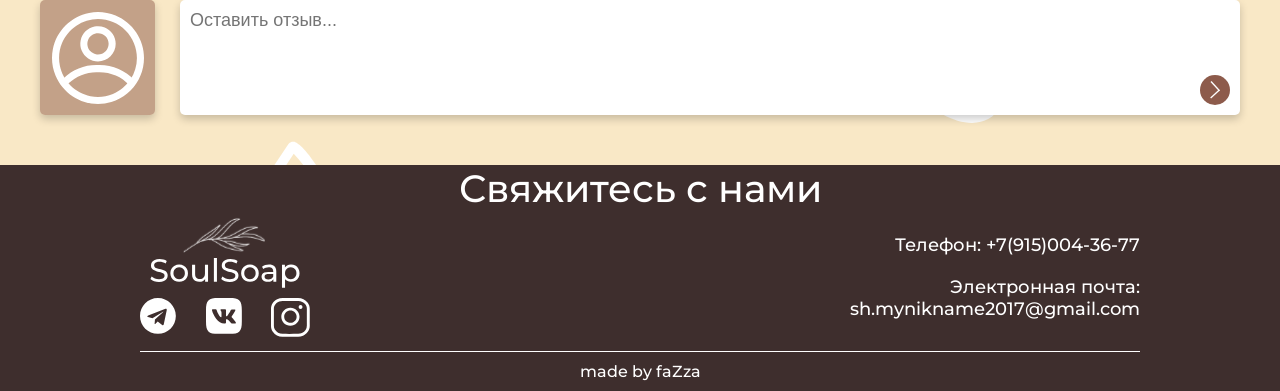
==== commit 411acdb4: "Link containers in index.html/main.css have been edited. Product cards have been added to the goods " ====
--- a/index.html
+++ b/index.html
@@ -50,6 +50,7 @@
 						<img src="Main_images/cart.svg" alt="">
 						<span>Корзина</span>
 					</button>
+				</a>
 				
 				<a href="#">
 					<button class="account">
@@ -77,8 +78,8 @@
 			вашей коже бережное очищение и глубокое увлажнение. 
 			Никакой «химии» — только живая польза, эстетика и 
 			забота о вашем здоровье, созданные вручную с теплом и душой.</p>
-	
-			<button>Сделать заказ</button>
+			
+			<a href="goods.html"><button>Сделать заказ</button></a>
 
 		</div>
 
--- a/main.css
+++ b/main.css
@@ -1,4 +1,4 @@
-@import url('https://fonts.googleapis.com/css2?family=Montserrat:ital,wght@0,100..900;1,100..900&display=swap');
+@import url('https://fonts.googleapis.com/css3?family=Montserrat:ital,wght@0,100..900;1,100..900&display=swap');
 
 *{
 	margin: 0;
@@ -151,10 +151,14 @@
 }
 
 .button-group{
-	width: 160px;
-	display: flex;
-	align-items: center;
-	justify-content: space-between;
+	width: 180px;
+	display: flex;
+	align-items: center;
+}
+
+.button-group,
+.hero-info a{
+	display: flex;
 }
 
 .catalogue{
@@ -264,6 +268,7 @@
 .hero-info p{
 	text-align: center;
 	font-size: 28px;
+	margin: 25px 0;
 }
 
 .hero-info button{
@@ -280,6 +285,12 @@
 
 .hero-info button:hover{
 	background-color: #3E2E2D;
+}
+
+.hero-info a{
+	width: 100%;
+	max-width: 521px;
+	margin: 0 auto;
 }
 
 .white-container img{
@@ -363,6 +374,7 @@
 	border: none;
 	border-radius: 50%;
 	background-color: #8D5B4B;
+	cursor: pointer;
 }
 
 .about-us-carousel button:hover{
